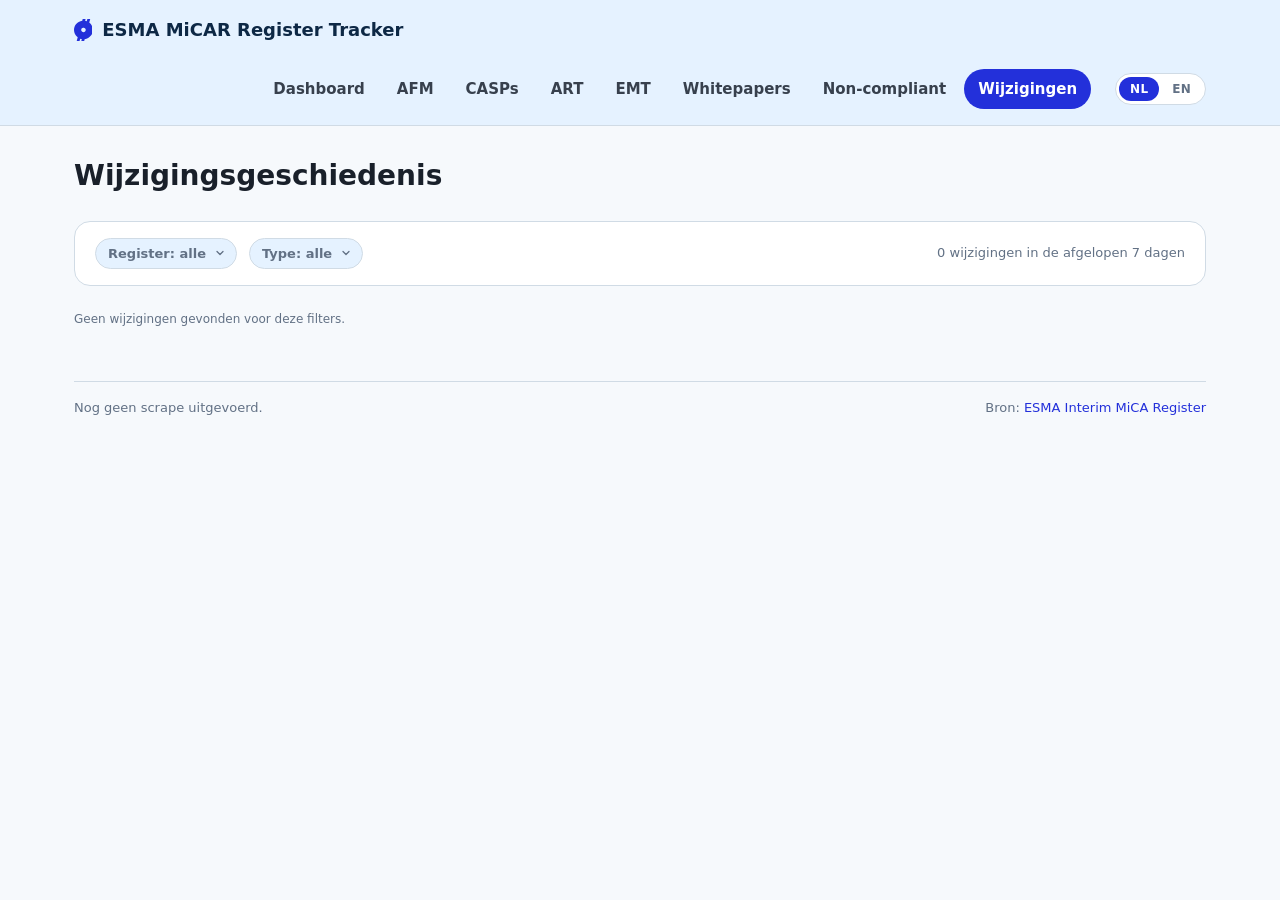
==== changelog.html @ 4fd8dafd "Add files via upload" ====
<!DOCTYPE html>
<html lang="nl">
<head>
<meta charset="UTF-8">
<meta name="viewport" content="width=device-width, initial-scale=1.0">
<title data-i18n="brand.title">Wijzigingen — ESMA MiCAR Register Tracker</title>
<link rel="stylesheet" href="assets/css/style.css">
</head>
<body>

<nav class="topnav">
  <div class="topnav__inner">
    <span class="topnav__brand">
      <svg viewBox="0 0 40 48" xmlns="http://www.w3.org/2000/svg"><path d="M33.2853 7.85441L35.4567 0H29.1595L27.8568 4.8861C26.6987 4.46114 25.4683 4.1789 24.2399 3.9661L25.3237 0H19.0264L18.0131 3.82144C12.5852 4.52864 7.59069 7.28865 4.26255 11.6051C-2.68702 20.4503 -0.950287 33.1875 8.0977 39.9805L5.92629 47.8323H12.1538L13.4565 42.9501C14.6146 43.3744 15.8456 43.6573 17.0734 43.8701L15.987 47.8323H22.2112L23.2969 44.0115C28.7255 43.3063 33.7233 40.5469 37.0494 36.2304C44.07 27.3139 42.3326 14.648 33.2853 7.85441ZM20.6915 28.6589C19.718 28.659 18.7662 28.3769 17.9567 27.8482C17.1472 27.3195 16.5162 26.568 16.1435 25.6887C15.7709 24.8094 15.6733 23.8418 15.8632 22.9083C16.053 21.9748 16.5217 21.1173 17.2101 20.4443C17.8985 19.7712 18.7755 19.3128 19.7303 19.1271C20.6852 18.9414 21.6749 19.0366 22.5743 19.4008C23.4738 19.765 24.2425 20.3818 24.7834 21.1732C25.3243 21.9645 25.613 22.895 25.613 23.8467C25.613 26.536 23.4416 28.6589 20.6915 28.6589Z" fill="#2330da"></path></svg>
      <span data-i18n="brand.title">ESMA MiCAR Register Tracker</span>
    </span>
    <div class="topnav__links">
      <a href="index.html" data-nav="dashboard" data-i18n="nav.dashboard">Dashboard</a>
      <a href="register.html?type=afm_casps" data-nav="afm_casps" data-i18n="nav.afm_casps">AFM</a>
      <a href="register.html?type=casps" data-nav="casps" data-i18n="nav.casps">CASPs</a>
      <a href="register.html?type=art" data-nav="art" data-i18n="nav.art">ART</a>
      <a href="register.html?type=emt" data-nav="emt" data-i18n="nav.emt">EMT</a>
      <a href="register.html?type=whitepapers" data-nav="whitepapers" data-i18n="nav.whitepapers">Whitepapers</a>
      <a href="register.html?type=non_compliant" data-nav="non_compliant" data-i18n="nav.non_compliant">Non-compliant</a>
      <a href="changelog.html" data-nav="changelog" data-i18n="nav.changelog">Wijzigingen</a>
    </div>
    <div id="lang-toggle-slot"></div>
  </div>
</nav>

<div class="wrap">
  <div class="page-header">
    <h1 data-i18n="changelogPage.title">Wijzigingsgeschiedenis</h1>
  </div>

  <div class="toolbar" id="changelog-toolbar">
    <span class="toolbar__count" id="changelog-count"></span>
  </div>

  <div id="changelog-list" class="changelog-list"></div>

  <footer class="site-footer">
    <span id="footer-checked" data-i18n="footer.lastCheckedLoading">Laatst gecontroleerd: laden…</span>
    <span><span data-i18n="footer.sourcePrefix">Bron: </span><a href="https://www.esma.europa.eu/esmas-activities/digital-finance-and-innovation/markets-crypto-assets-regulation-mica" target="_blank" rel="noopener" data-i18n="footer.sourceLinkText">ESMA Interim MiCA Register</a></span>
  </footer>
</div>

<script src="assets/js/i18n.js"></script>
<script src="assets/js/app.js"></script>
<script>
applyStaticTranslations();
renderLangToggle(document.getElementById("lang-toggle-slot"));
highlightNav("changelog");

const SEVEN_DAYS_MS = 7 * 24 * 60 * 60 * 1000;

(async function init() {
  const toolbar = document.getElementById("changelog-toolbar");
  const listEl = document.getElementById("changelog-list");
  const countEl = document.getElementById("changelog-count");
  const footerChecked = document.getElementById("footer-checked");

  let meta = {};
  try { meta = await fetchJSON("data/meta.json"); } catch (e) { /* ignore */ }
  footerChecked.textContent = meta.last_checked
    ? t("footer.lastChecked", formatTimestamp(meta.last_checked))
    : t("footer.neverCheckedShort");

  let changelog = [];
  try { changelog = await fetchJSON("data/history/changelog.json"); } catch (e) { /* none yet */ }

  // Always the last 7 days, newest first — no fixed-count cap. ESMA itself
  // only refreshes weekly, so a rolling week is the natural "what's new" window.
  const cutoff = Date.now() - SEVEN_DAYS_MS;
  changelog = changelog.filter((c) => new Date(c.timestamp).getTime() >= cutoff).slice().reverse();

  let registerFilter = null;
  let typeFilter = null;

  const registerDropdown = buildDropdownFilter({
    label: t("changelogPage.filterRegisterLabel"),
    options: Object.keys(REGISTERS),
    getValue: (key) => key,
    getLabel: (key) => REGISTERS[key].shortLabel,
    onChange: (value) => { registerFilter = value; render(); },
  });
  const typeDropdown = buildDropdownFilter({
    label: t("changelogPage.filterTypeLabel"),
    options: ["added", "changed", "removed"],
    getValue: (v) => v,
    getLabel: (v) => changelogTypeLabel(v),
    searchable: false,
    onChange: (value) => { typeFilter = value; render(); },
  });
  toolbar.insertBefore(registerDropdown.el, countEl);
  toolbar.insertBefore(typeDropdown.el, countEl);

  function render() {
    const filtered = changelog.filter((c) =>
      (!registerFilter || c.register === registerFilter) &&
      (!typeFilter || c.type === typeFilter)
    );
    countEl.textContent = t("changelogPage.count", filtered.length);

    listEl.innerHTML = "";
    if (!filtered.length) {
      listEl.innerHTML = `<p class="filter-note">${escapeHtml(t("changelogPage.emptyFiltered"))}</p>`;
      return;
    }
    for (const c of filtered) {
      listEl.appendChild(el("div", { class: "changelog-item" }, changelogItemHtml(c)));
    }
  }

  render();
})();
</script>
</body>
</html>
---- assets/css/style.css ----
:root {
  --color-primary: #2330da;
  --color-primary-dark: #0d2845;
  --color-primary-light: #0086ff;
  --color-primary-lighter: #e5f2ff;
  --color-space-blue: #0d2845;

  --color-success: #2bc080; --color-success-lighter: #e7fbf4;
  --color-warning: #ffa800; --color-warning-lighter: #fff1d7; --color-warning-ink: #8a5a00;
  --color-error: #ff3c25; --color-error-lighter: #ffece8;

  --grey-700: #19202a; --grey-600: #37404d; --grey-500: #627185;
  --grey-400: #92a8ba; --grey-300: #d0dbe5; --grey-100: #f6f9fc; --white: #ffffff;

  --radius-sm: 4px; --radius-lg: 8px; --radius-2xl: 16px; --radius-pill: 1000px;
  --shadow-small: 0 2px 4px 0 rgba(9,10,12,.04);
  --shadow-medium: 0 4px 28px 0 rgba(9,10,12,.09);

  --bg: #f6f9fc;
  --surface: #ffffff;
  --surface-2: #e5f2ff;
  --text: #19202a;
  --text-muted: #627185;
  --border: #d0dbe5;

  --font-sans: 'Poppins', ui-sans-serif, system-ui, -apple-system, 'Segoe UI', sans-serif;
}

* { box-sizing: border-box; }

body {
  margin: 0;
  background: var(--bg);
  color: var(--text);
  font-family: var(--font-sans);
  font-size: 16px;
  line-height: 1.6;
  -webkit-font-smoothing: antialiased;
}

a { color: var(--color-primary); text-decoration: none; }
a:hover { text-decoration: underline; }

h1, h2, h3 { color: var(--text); line-height: 1.25; margin: 0 0 8px; }

.wrap { max-width: 1180px; margin: 0 auto; padding: 0 24px 64px; }

/* Top nav */
.topnav {
  background: var(--surface-2);
  border-bottom: 1px solid var(--border);
  margin-bottom: 32px;
}
.topnav__inner {
  max-width: 1180px; margin: 0 auto; padding: 16px 24px;
  display: flex; align-items: center; gap: 24px; flex-wrap: wrap;
}
.topnav__brand { display: flex; align-items: center; gap: 10px; font-weight: 700; color: var(--color-space-blue); font-size: 1.125rem; }
.topnav__brand svg { height: 22px; width: auto; }
.topnav__links { display: flex; gap: 4px; flex-wrap: wrap; margin-left: auto; }
.topnav__links a {
  color: var(--grey-600); font-weight: 600; font-size: .9375rem;
  padding: 8px 14px; border-radius: var(--radius-pill); text-decoration: none;
}
.topnav__links a:hover { background: rgba(35,48,218,.08); }
.topnav__links a.active { background: var(--color-primary); color: #fff; }

/* NL/EN language toggle, top right of the nav */
.lang-toggle {
  display: inline-flex; align-items: center; background: var(--surface); border: 1px solid var(--border);
  border-radius: var(--radius-pill); padding: 3px; gap: 2px; flex: none;
}
.lang-toggle__btn {
  font-family: inherit; font-size: .75rem; font-weight: 700; letter-spacing: .02em; cursor: pointer;
  border: none; background: none; color: var(--text-muted); border-radius: var(--radius-pill);
  padding: 5px 11px; transition: background .15s ease, color .15s ease;
}
.lang-toggle__btn:hover { color: var(--text); }
.lang-toggle__btn.is-active { background: var(--color-primary); color: #fff; }

/* Page header */
.page-header { margin-bottom: 28px; }
.page-header h1 { font-size: 1.75rem; font-weight: 700; }
.page-header p { color: var(--text-muted); margin: 4px 0 0; max-width: 70ch; }

/* Cards / grid */
.grid { display: grid; gap: 16px; }
.grid--6 { grid-template-columns: repeat(6, 1fr); }
.grid--5 { grid-template-columns: repeat(5, 1fr); }
.grid--3 { grid-template-columns: repeat(3, 1fr); }
@media (max-width: 960px) { .grid--6 { grid-template-columns: repeat(3, 1fr); } .grid--5 { grid-template-columns: repeat(2, 1fr); } .grid--3 { grid-template-columns: 1fr; } }

.card {
  background: var(--surface); border: 1px solid var(--border);
  border-radius: var(--radius-2xl); padding: 20px;
}
.kpi__val { font-size: 1.75rem; font-weight: 700; color: var(--color-primary); }
.kpi__label { color: var(--text-muted); font-size: .8125rem; margin-top: 4px; }
.kpi a { display:block; }

/* Toolbar (search + filters) */
.toolbar {
  display: flex; flex-wrap: wrap; gap: 12px; align-items: center;
  background: var(--surface); border: 1px solid var(--border); border-radius: var(--radius-2xl);
  padding: 16px 20px; margin-bottom: 12px;
}
.toolbar input[type="search"] {
  font-family: inherit; font-size: .9375rem; color: var(--text);
  border: 1px solid var(--border); border-radius: var(--radius-pill);
  padding: 10px 16px; background: var(--surface-2); flex: 1; min-width: 220px;
  transition: border-color .15s ease, background .15s ease;
}
.toolbar input[type="search"]:focus {
  outline: none; border-color: var(--color-primary); background: var(--surface);
  box-shadow: 0 0 0 3px rgba(35,48,218,.12);
}
.toolbar__count { margin-left: auto; font-size: .8125rem; color: var(--text-muted); white-space: nowrap; }
.btn {
  font-family: inherit; font-weight: 600; font-size: .875rem; cursor: pointer;
  border: 1px solid var(--border); background: var(--surface); color: var(--text);
  border-radius: var(--radius-pill); padding: 9px 18px;
  transition: background .15s ease, border-color .15s ease;
}
.btn:hover { background: var(--surface-2); border-color: var(--color-primary); }
.btn--primary { background: var(--color-primary); border-color: var(--color-primary); color: #fff; }
.btn--primary:hover { background: #1a24b0; }

/* Per-column filter row, rendered as a second <tr> inside the table header.
   Every column gets a compact control here: a text input by default, or a
   select / chip-popover for columns that declare one — styled to match the
   rest of the site (pill shapes, brand-blue focus/active states) rather than
   plain browser form controls. */
table.data thead tr.col-filter-row th.col-filter-cell {
  background: var(--surface); padding: 8px 10px 10px; cursor: default;
  position: relative; vertical-align: top;
}

.col-filter-input {
  width: 100%; box-sizing: border-box; font-family: inherit; font-size: .8125rem; font-weight: 500;
  color: var(--text); border: 1px solid var(--border); border-radius: var(--radius-pill);
  padding: 7px 14px; background: var(--surface-2);
  transition: border-color .15s ease, background-color .15s ease, box-shadow .15s ease;
}
.col-filter-input::placeholder { color: var(--grey-400); }
.col-filter-input:hover { border-color: var(--color-primary-light); }
.col-filter-input:focus {
  outline: none; border-color: var(--color-primary); background: var(--surface);
  box-shadow: 0 0 0 3px rgba(35,48,218,.12);
}

/* Reset-all-filters toolbar button — same shape as .btn, brand-blue text so
   it reads as a "clear" action rather than a primary one. */
.btn--reset { color: var(--color-primary); border-color: var(--color-primary-lighter); background: var(--color-primary-lighter); }
.btn--reset:hover { background: var(--color-primary-light); border-color: var(--color-primary-light); color: #fff; }

/* Custom single-select dropdown for Land / Toezichthouder / Status / Type
   instelling filters. A native <select> can only show plain text per option,
   so it can't carry a flag, an authority glyph, or a status colour the way
   the table cells themselves do — this popover list can. */
.col-filter-dropdown { position: relative; }
.col-filter-dropdown__btn {
  display: flex; align-items: center; justify-content: space-between; gap: 8px; width: 100%;
  font-family: inherit; font-size: .8125rem; font-weight: 600; color: var(--text-muted); cursor: pointer;
  border: 1px solid var(--border); border-radius: var(--radius-pill); background: var(--surface-2);
  padding: 7px 10px 7px 12px; transition: border-color .15s ease, background-color .15s ease, color .15s ease;
}
.col-filter-dropdown__btn:hover { border-color: var(--color-primary-light); color: var(--text); }
.col-filter-dropdown__btn.has-selection { background: var(--color-primary-lighter); border-color: var(--color-primary-light); color: var(--color-primary); }
.col-filter-dropdown__current {
  display: inline-flex; align-items: center; gap: 6px; overflow: hidden; text-overflow: ellipsis; white-space: nowrap;
}
.col-filter-dropdown__chevron { width: 12px; height: 12px; flex: none; }

.col-filter-dropdown__list {
  display: none; position: absolute; top: calc(100% + 6px); left: 0; z-index: 30;
  min-width: 210px; max-width: 280px; max-height: 260px; overflow-y: auto;
  background: var(--surface); border: 1px solid var(--border); border-radius: var(--radius-lg);
  box-shadow: var(--shadow-medium); padding: 6px;
}
.col-filter-dropdown__list.open { display: block; }
.col-filter-dropdown__option {
  display: flex; align-items: center; gap: 8px; font-size: .875rem; color: var(--text);
  padding: 8px 10px; border-radius: var(--radius-sm); cursor: pointer; white-space: nowrap;
}
.col-filter-dropdown__option:hover { background: var(--surface-2); }
.col-filter-dropdown__option.is-selected { background: var(--color-primary-lighter); color: var(--color-primary); font-weight: 600; }
.col-filter-dropdown__check { width: 14px; height: 14px; margin-left: auto; flex: none; visibility: hidden; }
.col-filter-dropdown__option.is-selected .col-filter-dropdown__check { visibility: visible; }

/* Search box pinned to the top of a dropdown popover (Land / Toezichthouder
   have too many options to scan by eye — typing "nede" narrows to Nederland). */
.col-filter-dropdown__search {
  display: block; width: 100%; box-sizing: border-box; margin-bottom: 6px;
  font-family: inherit; font-size: .8125rem; color: var(--text);
  border: 1px solid var(--border); border-radius: var(--radius-pill);
  padding: 6px 12px; background: var(--surface-2);
}
.col-filter-dropdown__search:focus {
  outline: none; border-color: var(--color-primary); background: var(--surface);
  box-shadow: 0 0 0 3px rgba(35,48,218,.12);
}

/* Icons shown inside dropdown option rows (and the button once selected) */
.dropdown-icon--flag { font-size: 1.05em; line-height: 1; }
.status-dot { display: inline-block; width: 9px; height: 9px; border-radius: 50%; flex: none; }
.status-dot--active { background: var(--color-success); }
.status-dot--withdrawn { background: var(--grey-400); }
.status-dot--unknown { background: var(--grey-300); }

/* Chip-popover column filter (used where a column can have multiple values
   selected at once, OR-combined — e.g. CASP Diensten). A native <select>
   can't express "any of these N", and there are too many options (10 MiCAR
   services) to lay out flat inside a table header cell, hence the popover. */
.col-filter-chips { position: relative; }
.col-filter-chips__btn {
  display: flex; align-items: center; justify-content: space-between; gap: 8px; width: 100%;
  font-family: inherit; font-size: .8125rem; font-weight: 600; color: var(--text-muted); cursor: pointer;
  border: 1px solid var(--border); border-radius: var(--radius-pill); background: var(--surface-2);
  padding: 7px 12px; transition: border-color .15s ease, background-color .15s ease, color .15s ease;
}
.col-filter-chips__btn:hover { border-color: var(--color-primary-light); color: var(--text); }
.col-filter-chips__btn.has-selection { background: var(--color-primary-lighter); border-color: var(--color-primary-light); color: var(--color-primary); }
.col-filter-chips__count {
  display: inline-flex; align-items: center; justify-content: center; min-width: 18px; height: 18px;
  padding: 0 5px; border-radius: var(--radius-pill); background: var(--color-primary); color: #fff;
  font-size: .6875rem; font-weight: 700; line-height: 1;
}

.chip-popover {
  display: none; flex-wrap: wrap; gap: 6px; position: absolute; top: calc(100% + 6px); left: 0; z-index: 30;
  width: max-content; max-width: 280px; background: var(--surface); border: 1px solid var(--border);
  border-radius: var(--radius-lg); box-shadow: var(--shadow-medium); padding: 10px;
}
.chip-popover.open { display: flex; }
.chip-popover__clear {
  flex-basis: 100%; text-align: left; font-family: inherit; font-size: .75rem; font-weight: 600;
  color: var(--color-primary); background: none; border: none; cursor: pointer; padding: 0 0 6px; margin: 0;
}
.chip-popover__clear:hover { text-decoration: underline; }
.chip-popover__btn {
  display: inline-flex; align-items: center; gap: 6px; font-family: inherit; font-size: .8125rem; font-weight: 600;
  color: var(--text-muted); cursor: pointer; background: var(--surface-2); border: 1px solid transparent;
  border-radius: var(--radius-pill); padding: 6px 12px 6px 8px; white-space: nowrap;
  transition: background .15s ease, color .15s ease, border-color .15s ease;
}
.chip-popover__btn svg { width: 14px; height: 14px; flex: none; }
.chip-popover__btn:hover { border-color: var(--color-primary-light); color: var(--text); }
.chip-popover__btn.is-active { background: var(--color-primary); color: #fff; }
.chip-popover__btn.is-active svg { color: #fff; }

/* Table */
.table-wrap { overflow-x: auto; background: var(--surface); border: 1px solid var(--border); border-radius: var(--radius-2xl); }
table.data { width: 100%; border-collapse: collapse; font-size: .9375rem; }
table.data th, table.data td { text-align: left; padding: 11px 14px; border-bottom: 1px solid var(--border); white-space: nowrap; }
table.data td.wrap-cell { white-space: normal; max-width: 320px; overflow-wrap: break-word; }
table.data th { font-weight: 600; color: var(--text); background: var(--surface-2); position: sticky; top: 0; cursor: pointer; user-select: none; }
table.data th .arrow { color: var(--text-muted); font-size: .75rem; margin-left: 4px; }
table.data tbody tr:hover { background: var(--surface-2); cursor: pointer; }
table.data tr:last-child td { border-bottom: none; }
.empty-row td { text-align: center; color: var(--text-muted); padding: 32px; }

/* Compact "ellipsis" cells — long text truncates with "…", full text on hover */
.cell-ellipsis {
  display: inline-block; max-width: 220px; overflow: hidden; text-overflow: ellipsis;
  white-space: nowrap; vertical-align: bottom;
}

/* Flag + country code cell */
.flag-cell { display: inline-flex; align-items: center; gap: 6px; font-weight: 500; }
.flag-cell__emoji { font-size: 1.05em; line-height: 1; }

/* Service icons (CASPs) — fixed 10-slot row, dim = not offered, brand-blue = offered */
.service-icons { display: inline-flex; gap: 4px; }
.service-icon {
  display: inline-flex; align-items: center; justify-content: center;
  width: 24px; height: 24px; border-radius: var(--radius-sm);
  background: var(--surface-2); color: var(--grey-400);
}
.service-icon svg { width: 14px; height: 14px; }
.service-icon.is-active { background: var(--color-primary-lighter); color: var(--color-primary); }

/* Same icon glyphs, larger, inside the detail panel's service list */
.subitems svg { width: 16px; height: 16px; color: var(--color-primary); vertical-align: -3px; margin-right: 6px; flex: none; }
.detail-service-desc { color: var(--text-muted); }

/* Badges */
.badge { display: inline-flex; align-items: center; gap: 6px; font-size: .75rem; font-weight: 600;
  padding: 4px 12px; border-radius: var(--radius-pill); background: var(--color-primary-lighter); color: var(--color-primary); white-space: nowrap; }
.badge--success { background: var(--color-success-lighter); color: var(--color-success); }
.badge--warning { background: var(--color-warning-lighter); color: var(--color-warning-ink); }
.badge--error { background: var(--color-error-lighter); color: var(--color-error); }
.badge--neutral { background: var(--border); color: var(--text-muted); }

/* Detail panel (overlay) */
.overlay { position: fixed; inset: 0; background: rgba(13,40,69,.45); display: none; align-items: flex-start; justify-content: center; padding: 48px 16px; z-index: 100; overflow-y: auto; }
.overlay.open { display: flex; }
.detail {
  background: var(--surface); border-radius: var(--radius-2xl); box-shadow: var(--shadow-medium);
  max-width: 640px; width: 100%; padding: 28px; position: relative;
}
.detail__close { position: absolute; top: 16px; right: 16px; background: none; border: none; cursor: pointer; color: var(--text-muted); font-size: 1.25rem; line-height: 1; padding: 4px; }
.detail h2 { font-size: 1.25rem; margin-bottom: 4px; }
.detail__meta { color: var(--text-muted); font-size: .8125rem; margin-bottom: 20px; }
.detail dl { display: grid; grid-template-columns: 160px 1fr; gap: 8px 16px; margin: 0 0 20px; font-size: .9375rem; }
.detail dt { color: var(--text-muted); }
.detail dd { margin: 0; word-break: break-word; }
.detail .subitems { list-style: none; margin: 0; padding: 0; display: flex; flex-direction: column; gap: 10px; }
.detail .subitems li { background: var(--surface-2); border-radius: var(--radius-lg); padding: 10px 14px; font-size: .875rem; }

/* Changelog */
.changelog-list { display: flex; flex-direction: column; gap: 8px; }
.changelog-item { display: flex; align-items: center; gap: 12px; background: var(--surface); border: 1px solid var(--border);
  border-radius: var(--radius-lg); padding: 12px 16px; font-size: .9375rem; }
.changelog-item time { margin-left: auto; color: var(--text-muted); font-size: .8125rem; white-space: nowrap; }
.changelog-item .register-tag { color: var(--text-muted); font-size: .8125rem; }

/* Footer */
.site-footer { margin-top: 40px; padding-top: 16px; border-top: 1px solid var(--border); color: var(--text-muted); font-size: .8125rem; display: flex; flex-wrap: wrap; gap: 8px 16px; justify-content: space-between; }

.filter-note { font-size: .75rem; color: var(--text-muted); }
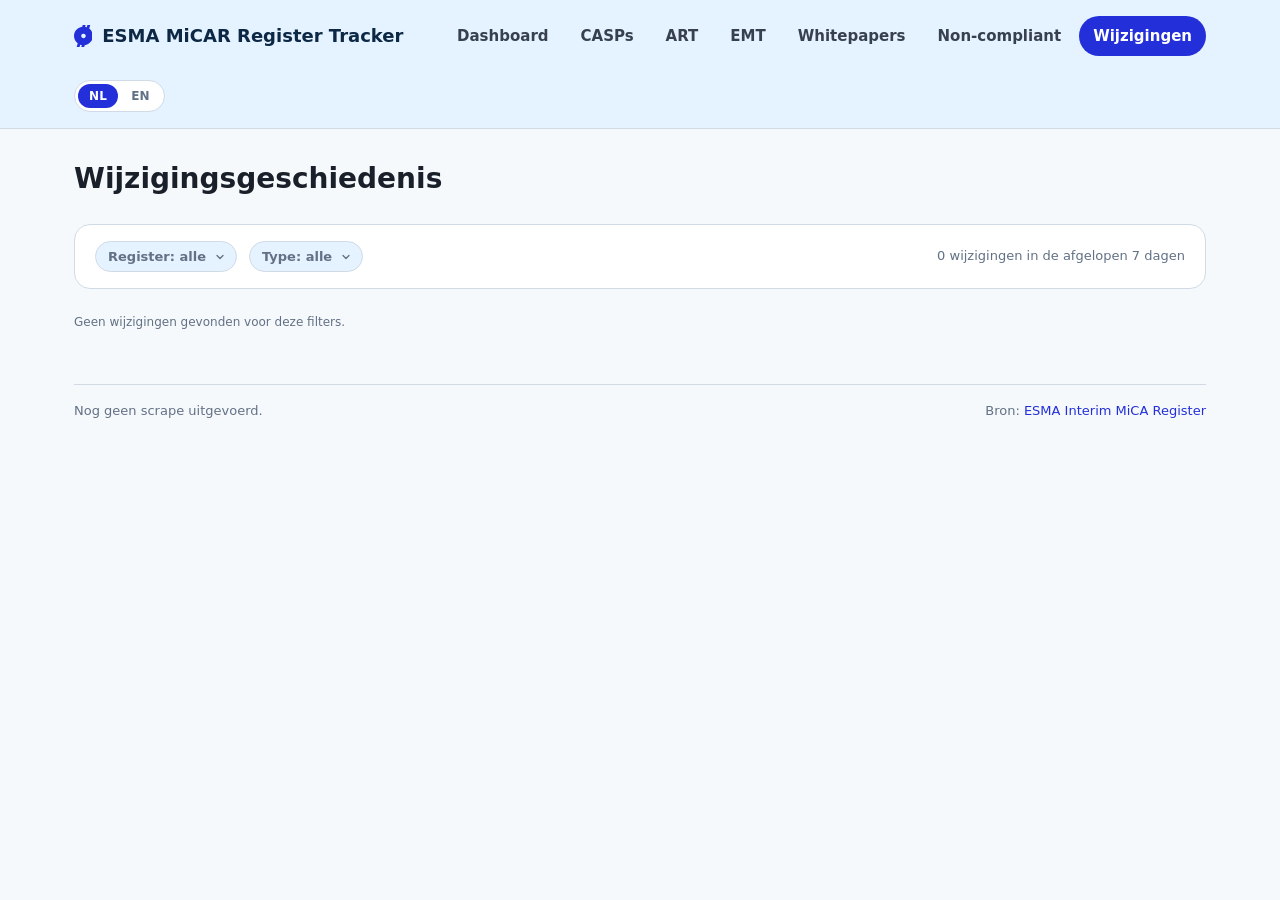
==== commit ee77bdd0: "Add files via upload" ====
--- a/changelog.html
+++ b/changelog.html
@@ -16,7 +16,6 @@
     </span>
     <div class="topnav__links">
       <a href="index.html" data-nav="dashboard" data-i18n="nav.dashboard">Dashboard</a>
-      <a href="register.html?type=afm_casps" data-nav="afm_casps" data-i18n="nav.afm_casps">AFM</a>
       <a href="register.html?type=casps" data-nav="casps" data-i18n="nav.casps">CASPs</a>
       <a href="register.html?type=art" data-nav="art" data-i18n="nav.art">ART</a>
       <a href="register.html?type=emt" data-nav="emt" data-i18n="nav.emt">EMT</a>
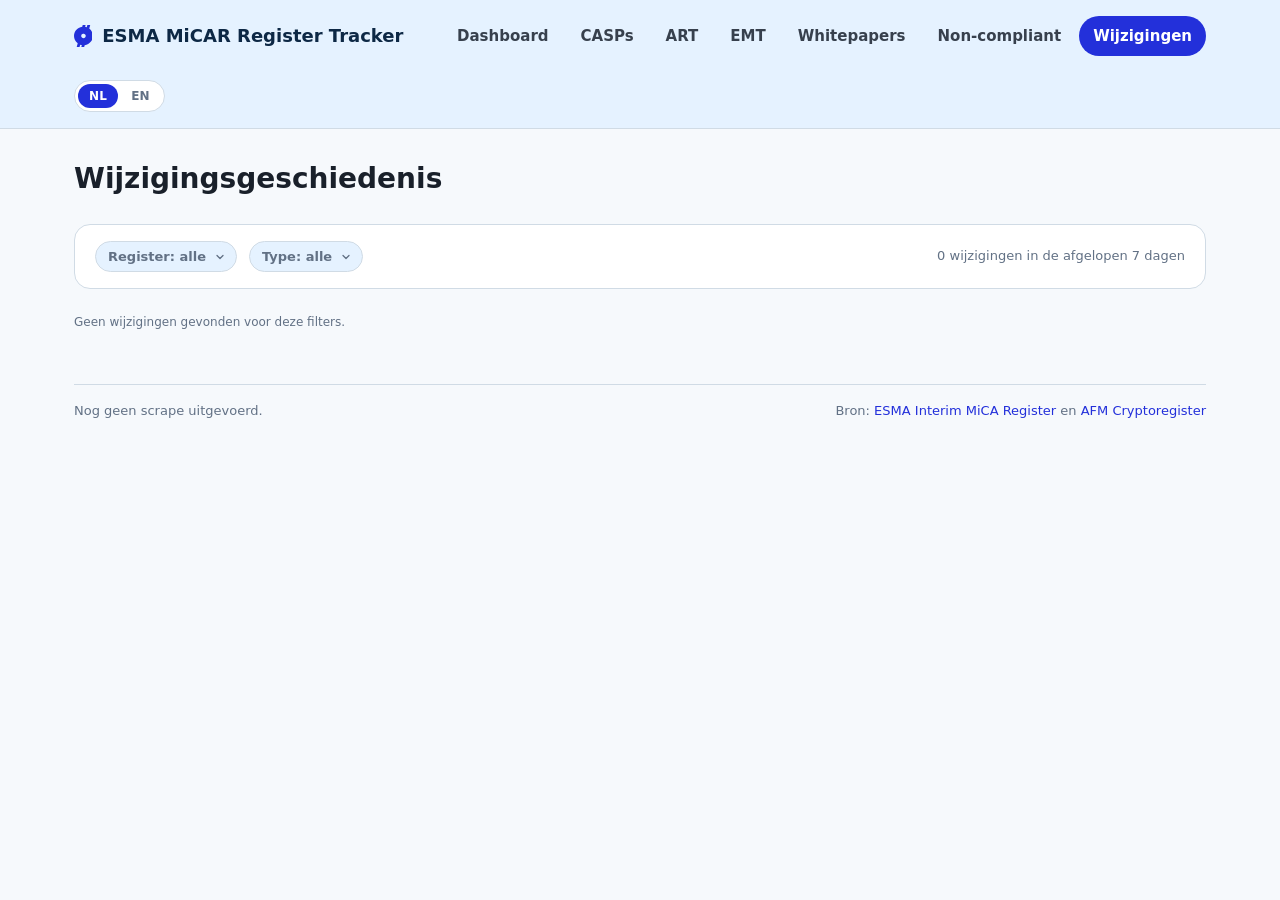
==== commit 6b73f628: "Add files via upload" ====
--- a/changelog.html
+++ b/changelog.html
@@ -40,7 +40,7 @@
 
   <footer class="site-footer">
     <span id="footer-checked" data-i18n="footer.lastCheckedLoading">Laatst gecontroleerd: laden…</span>
-    <span><span data-i18n="footer.sourcePrefix">Bron: </span><a href="https://www.esma.europa.eu/esmas-activities/digital-finance-and-innovation/markets-crypto-assets-regulation-mica" target="_blank" rel="noopener" data-i18n="footer.sourceLinkText">ESMA Interim MiCA Register</a></span>
+    <span><span data-i18n="footer.sourcePrefix">Bron: </span><a href="https://www.esma.europa.eu/esmas-activities/digital-finance-and-innovation/markets-crypto-assets-regulation-mica" target="_blank" rel="noopener" data-i18n="footer.sourceLinkText">ESMA Interim MiCA Register</a><span data-i18n="footer.sourceAnd"> en </span><a href="https://www.afm.nl/en/sector/registers/vergunningenregisters/cryptopartijen" target="_blank" rel="noopener" data-i18n="footer.sourceLinkTextAfm">AFM Cryptoregister</a></span>
   </footer>
 </div>
 
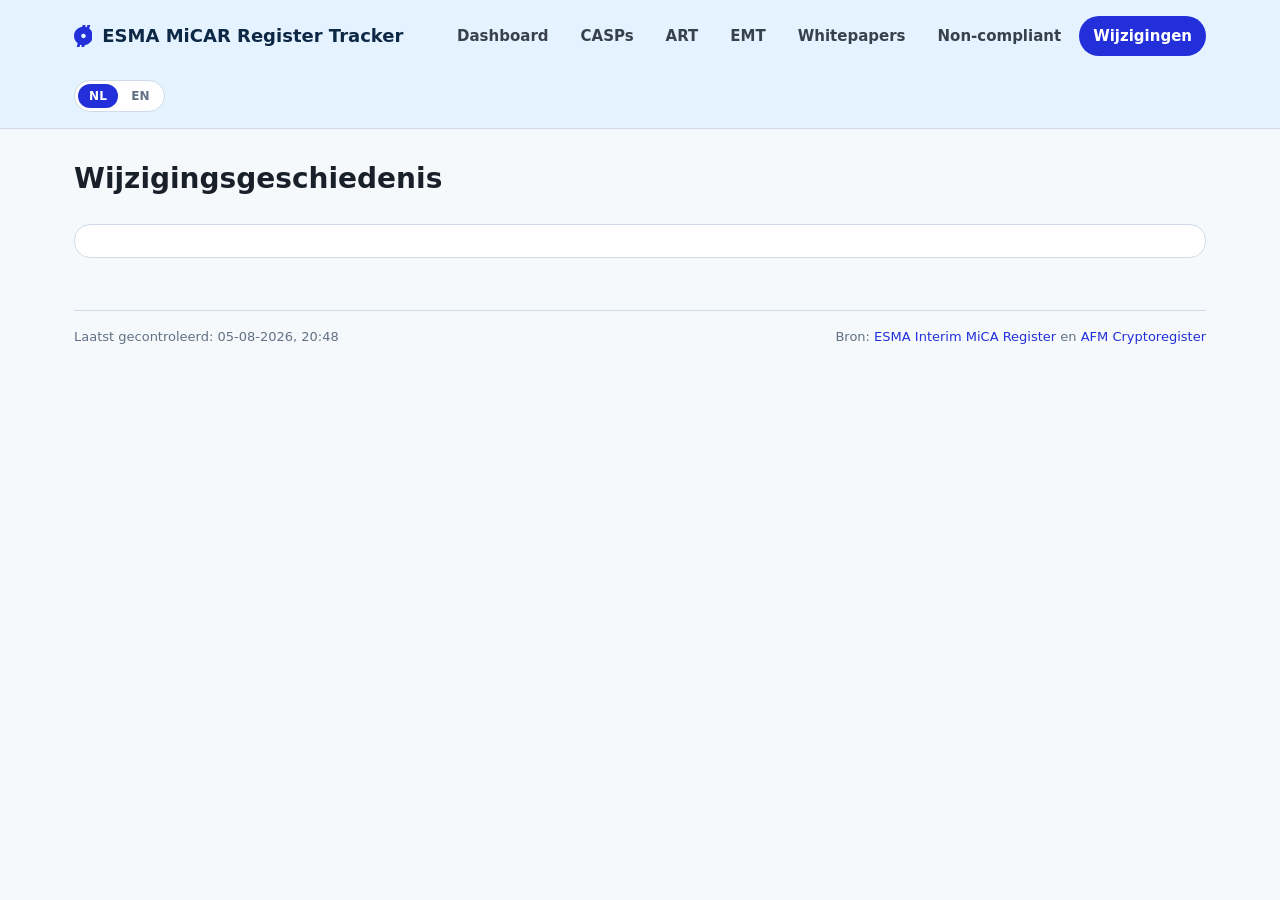
==== commit 66b5e3a8: "Add files via upload" ====
--- a/changelog.html
+++ b/changelog.html
@@ -4,6 +4,10 @@
 <meta charset="UTF-8">
 <meta name="viewport" content="width=device-width, initial-scale=1.0">
 <title data-i18n="brand.title">Wijzigingen — ESMA MiCAR Register Tracker</title>
+<link rel="icon" href="assets/favicon.svg" type="image/svg+xml">
+<link rel="icon" href="assets/favicon-32.png" sizes="32x32" type="image/png">
+<link rel="icon" href="assets/favicon.ico" sizes="any">
+<link rel="apple-touch-icon" href="assets/apple-touch-icon.png">
 <link rel="stylesheet" href="assets/css/style.css">
 </head>
 <body>
@@ -68,10 +72,13 @@
   let changelog = [];
   try { changelog = await fetchJSON("data/history/changelog.json"); } catch (e) { /* none yet */ }
 
-  // Always the last 7 days, newest first — no fixed-count cap. ESMA itself
-  // only refreshes weekly, so a rolling week is the natural "what's new" window.
+  // Always the last 7 days — no fixed-count cap. ESMA itself only refreshes
+  // weekly, so a rolling week is the natural "what's new" window. Ordered
+  // newest run first, then by importance within a run (CASPs - especially
+  // brand-new ones - then EMT/ART/Whitepapers/Non-compliant); see
+  // sortChangelogForDisplay() in app.js.
   const cutoff = Date.now() - SEVEN_DAYS_MS;
-  changelog = changelog.filter((c) => new Date(c.timestamp).getTime() >= cutoff).slice().reverse();
+  changelog = sortChangelogForDisplay(changelog.filter((c) => new Date(c.timestamp).getTime() >= cutoff));
 
   let registerFilter = null;
   let typeFilter = null;
@@ -107,7 +114,7 @@
       return;
     }
     for (const c of filtered) {
-      listEl.appendChild(el("div", { class: "changelog-item" }, changelogItemHtml(c)));
+      listEl.appendChild(buildChangelogItem(c));
     }
   }
 
--- a/assets/css/style.css
+++ b/assets/css/style.css
@@ -248,6 +248,29 @@
 .chip-popover__btn.is-active { background: var(--color-primary); color: #fff; }
 .chip-popover__btn.is-active svg { color: #fff; }
 
+/* Page-size segmented control (10 / 25 / 50) — same visual pattern as the
+   NL/EN lang-toggle in the top nav, so the toolbar reads as one family. */
+.page-size-toggle {
+  display: inline-flex; align-items: center; background: var(--surface-2); border: 1px solid var(--border);
+  border-radius: var(--radius-pill); padding: 3px; gap: 2px; flex: none;
+}
+.page-size-toggle__label { font-size: .75rem; color: var(--text-muted); font-weight: 600; padding: 0 8px 0 10px; white-space: nowrap; }
+.page-size-toggle__btn {
+  font-family: inherit; font-size: .8125rem; font-weight: 700; cursor: pointer;
+  border: none; background: none; color: var(--text-muted); border-radius: var(--radius-pill);
+  padding: 6px 13px; transition: background .15s ease, color .15s ease;
+}
+.page-size-toggle__btn:hover { color: var(--text); }
+.page-size-toggle__btn.is-active { background: var(--color-primary); color: #fff; }
+
+/* Pager below the table */
+.pagination-bar {
+  display: flex; align-items: center; justify-content: center; gap: 16px;
+  padding: 16px 0 0;
+}
+.pagination-bar__info { font-size: .8125rem; color: var(--text-muted); white-space: nowrap; }
+.pagination-bar__btn:disabled { opacity: .4; cursor: default; pointer-events: none; }
+
 /* Table */
 .table-wrap { overflow-x: auto; background: var(--surface); border: 1px solid var(--border); border-radius: var(--radius-2xl); }
 table.data { width: 100%; border-collapse: collapse; font-size: .9375rem; }
@@ -257,7 +280,11 @@
 table.data th .arrow { color: var(--text-muted); font-size: .75rem; margin-left: 4px; }
 table.data tbody tr:hover { background: var(--surface-2); cursor: pointer; }
 table.data tr:last-child td { border-bottom: none; }
-.empty-row td { text-align: center; color: var(--text-muted); padding: 32px; }
+/* Higher selector specificity than "table.data td"'s white-space: nowrap
+   above (which otherwise wins regardless of source order) - needed so long
+   empty-state text (e.g. the "to the moon"/"wen lambo" easter eggs) actually
+   wraps instead of overflowing the table in one unbroken line. */
+table.data tr.empty-row td { text-align: center; color: var(--text-muted); padding: 32px; white-space: normal; }
 
 /* Compact "ellipsis" cells — long text truncates with "…", full text on hover */
 .cell-ellipsis {
@@ -318,3 +345,32 @@
 .site-footer { margin-top: 40px; padding-top: 16px; border-top: 1px solid var(--border); color: var(--text-muted); font-size: .8125rem; display: flex; flex-wrap: wrap; gap: 8px 16px; justify-content: space-between; }
 
 .filter-note { font-size: .75rem; color: var(--text-muted); }
+
+/* Easter eggs — Konami code (logo coin-spin + ₿ fireworks shooting up from
+   the bottom of the screen) and typing "satoshi" anywhere (a toast with the
+   Bitcoin genesis block's headline). See "Easter eggs" in assets/js/app.js. */
+.topnav__brand svg.coin-spin { animation: coin-spin-anim .9s ease-in-out; }
+@keyframes coin-spin-anim {
+  0% { transform: rotate(0deg) scale(1); }
+  50% { transform: rotate(360deg) scale(1.25); }
+  100% { transform: rotate(720deg) scale(1); }
+}
+
+.btc-firework-layer { position: fixed; inset: 0; pointer-events: none; z-index: 9999; overflow: hidden; }
+.btc-firework-piece {
+  position: absolute; bottom: -40px; color: var(--color-primary); font-weight: 700;
+  animation-name: btc-firework-launch; animation-timing-function: cubic-bezier(.15, .6, .4, 1); animation-fill-mode: forwards;
+}
+@keyframes btc-firework-launch {
+  0% { transform: translateY(0) rotate(0deg) scale(.7); opacity: 1; }
+  15% { opacity: 1; }
+  100% { transform: translateY(-115vh) rotate(360deg) scale(1.15); opacity: 0; }
+}
+
+.easter-toast {
+  position: fixed; right: 20px; bottom: 20px; z-index: 9999; max-width: 340px;
+  background: var(--surface); border: 1px solid var(--color-primary-light); border-radius: var(--radius-lg);
+  box-shadow: var(--shadow-medium); padding: 14px 18px; font-size: .8125rem; color: var(--text); line-height: 1.5;
+  opacity: 0; transform: translateY(12px); transition: opacity .3s ease, transform .3s ease;
+}
+.easter-toast.is-visible { opacity: 1; transform: translateY(0); }
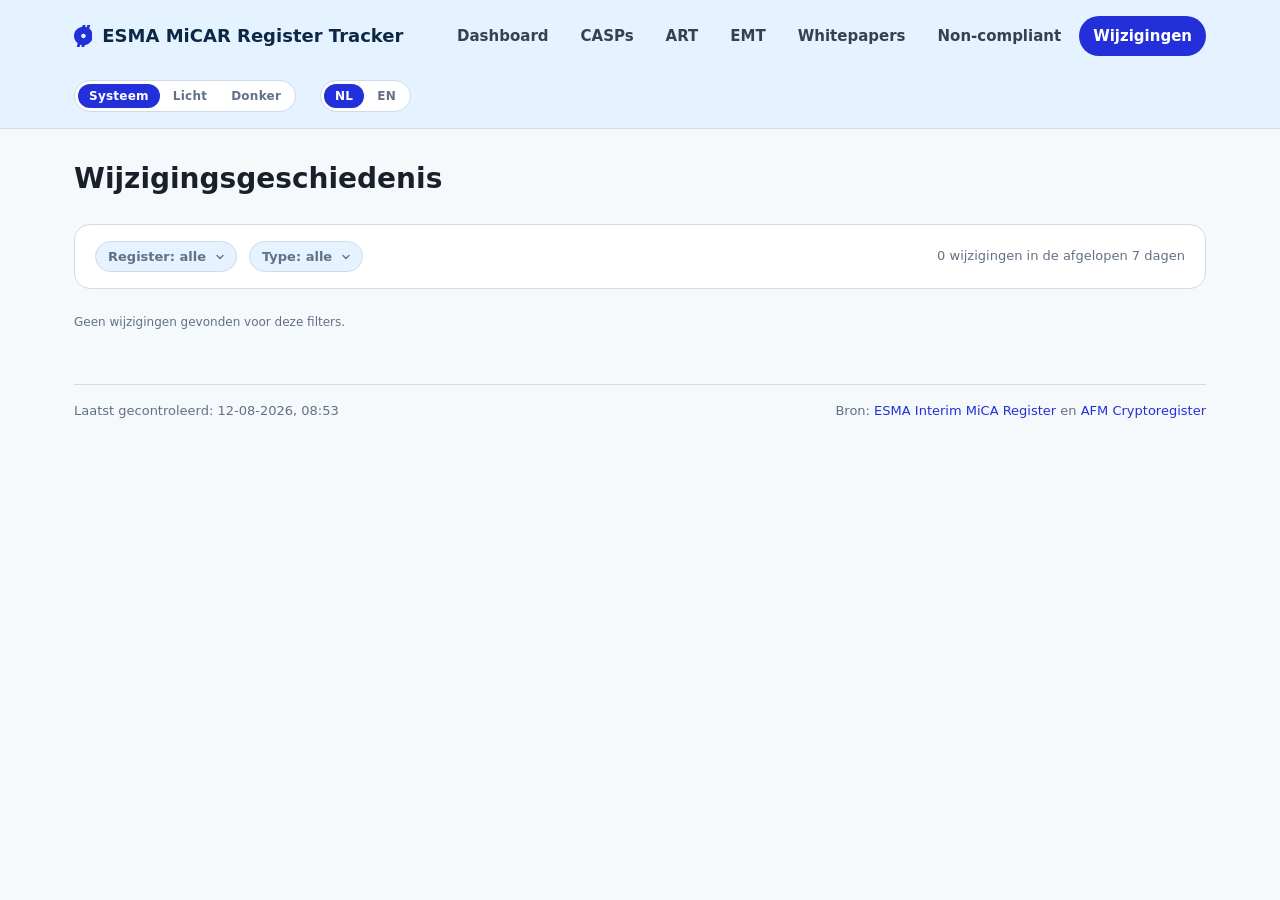
==== commit 3e475fcc: "Add files via upload" ====
--- a/changelog.html
+++ b/changelog.html
@@ -3,6 +3,23 @@
 <head>
 <meta charset="UTF-8">
 <meta name="viewport" content="width=device-width, initial-scale=1.0">
+<script>
+// Resolves and applies the light/dark theme before the stylesheet paints, so
+// the page never flashes the "wrong" theme while assets/js/app.js (which
+// re-derives the same value - see resolveTheme()/applyTheme() there, the
+// source of truth for this logic) is still loading. Defaults to the OS/
+// browser's prefers-color-scheme setting; esma-tracker-theme in localStorage
+// (set via the Systeem/Licht/Donker toggle in the topnav) overrides it.
+(function () {
+  try {
+    var stored = localStorage.getItem("esma-tracker-theme");
+    var dark = stored === "dark" || (stored !== "light" && window.matchMedia && window.matchMedia("(prefers-color-scheme: dark)").matches);
+    var theme = dark ? "dark" : "light";
+    document.documentElement.setAttribute("data-theme", theme);
+    document.documentElement.style.colorScheme = theme;
+  } catch (e) { /* localStorage/matchMedia unavailable - CSS default (light) applies */ }
+})();
+</script>
 <title data-i18n="brand.title">Wijzigingen — ESMA MiCAR Register Tracker</title>
 <link rel="icon" href="assets/favicon.svg" type="image/svg+xml">
 <link rel="icon" href="assets/favicon-32.png" sizes="32x32" type="image/png">
@@ -27,6 +44,7 @@
       <a href="register.html?type=non_compliant" data-nav="non_compliant" data-i18n="nav.non_compliant">Non-compliant</a>
       <a href="changelog.html" data-nav="changelog" data-i18n="nav.changelog">Wijzigingen</a>
     </div>
+    <div id="theme-toggle-slot"></div>
     <div id="lang-toggle-slot"></div>
   </div>
 </nav>
@@ -52,6 +70,7 @@
 <script src="assets/js/app.js"></script>
 <script>
 applyStaticTranslations();
+renderThemeToggle(document.getElementById("theme-toggle-slot"));
 renderLangToggle(document.getElementById("lang-toggle-slot"));
 highlightNav("changelog");
 
--- a/assets/css/style.css
+++ b/assets/css/style.css
@@ -1,4 +1,9 @@
 :root {
+  /* Tells the browser both schemes are supported, so native chrome (scrollbars,
+     the page's default background before CSS paints, form-control chrome) picks
+     the right one immediately instead of always defaulting to light. */
+  color-scheme: light dark;
+
   --color-primary: #2330da;
   --color-primary-dark: #0d2845;
   --color-primary-light: #0086ff;
@@ -23,8 +28,56 @@
   --text-muted: #627185;
   --border: #d0dbe5;
 
+  /* Brand-blue tints used for hover/focus feedback (nav link hover, search/filter
+     focus rings) - kept as variables (rather than the raw rgba() values inline)
+     so dark mode can bump their opacity for visibility against dark surfaces. */
+  --focus-ring: rgba(35,48,218,.12);
+  --nav-hover-tint: rgba(35,48,218,.08);
+
   --font-sans: 'Poppins', ui-sans-serif, system-ui, -apple-system, 'Segoe UI', sans-serif;
 }
+
+/* Dark mode - driven by a data-theme="light"/"dark" attribute on <html>, not a
+   plain @media query, so it can be a user-controlled toggle rather than being
+   locked to the OS setting. The actual light-vs-dark resolution (device
+   preference by default, saved override once the user picks one) happens in
+   JS - see the no-flash inline snippet in each page's <head> (sets the
+   attribute before first paint) and renderThemeToggle()/applyTheme() in
+   app.js (the toggle itself, and reacting live if the OS setting changes
+   while "systeem/auto" is active). This file only needs the final outcome. */
+:root[data-theme="dark"] {
+  color-scheme: dark;
+  --color-primary: #6d8cff;
+  --color-primary-dark: #dbe6ff;
+  --color-primary-light: #4fb3ff;
+  --color-primary-lighter: #16264a;
+  --color-space-blue: #eef4fa;
+
+  --color-success: #34d399; --color-success-lighter: #123626;
+  --color-warning: #ffb84d; --color-warning-lighter: #3a2a08; --color-warning-ink: #ffd699;
+  --color-error: #ff7a68; --color-error-lighter: #3a1712;
+
+  --grey-700: #eef4fa; --grey-600: #c3d2e0; --grey-500: #93a8bd;
+  --grey-400: #7d93a8; --grey-300: #3a526b; --grey-100: #16263b; --white: #f2f6fa;
+
+  --shadow-small: 0 2px 4px 0 rgba(0,0,0,.24);
+  --shadow-medium: 0 4px 28px 0 rgba(0,0,0,.45);
+
+  --bg: #0b1f33;
+  --surface: #122a44;
+  --surface-2: #1a3a5c;
+  --text: #eef4fa;
+  --text-muted: #93a8bd;
+  --border: #24435f;
+
+  --focus-ring: rgba(109,140,255,.28);
+  --nav-hover-tint: rgba(109,140,255,.16);
+}
+
+/* Explicit "light" choice needs no var overrides (the base :root above already
+   holds the light values) - just tells the browser to render native form
+   controls/scrollbars light too, even if the OS itself is set to dark. */
+:root[data-theme="light"] { color-scheme: light; }
 
 * { box-sizing: border-box; }
 
@@ -62,7 +115,7 @@
   color: var(--grey-600); font-weight: 600; font-size: .9375rem;
   padding: 8px 14px; border-radius: var(--radius-pill); text-decoration: none;
 }
-.topnav__links a:hover { background: rgba(35,48,218,.08); }
+.topnav__links a:hover { background: var(--nav-hover-tint); }
 .topnav__links a.active { background: var(--color-primary); color: #fff; }
 
 /* NL/EN language toggle, top right of the nav */
@@ -77,6 +130,22 @@
 }
 .lang-toggle__btn:hover { color: var(--text); }
 .lang-toggle__btn.is-active { background: var(--color-primary); color: #fff; }
+
+/* Systeem/Licht/Donker theme toggle, same segmented-pill pattern as the NL/EN
+   lang-toggle above (and .page-size-toggle further down) - kept as its own
+   class rather than reusing .lang-toggle so the two independent toggles in
+   the topnav can be told apart/targeted separately if either needs to change. */
+.theme-toggle {
+  display: inline-flex; align-items: center; background: var(--surface); border: 1px solid var(--border);
+  border-radius: var(--radius-pill); padding: 3px; gap: 2px; flex: none;
+}
+.theme-toggle__btn {
+  font-family: inherit; font-size: .75rem; font-weight: 700; letter-spacing: .02em; cursor: pointer;
+  border: none; background: none; color: var(--text-muted); border-radius: var(--radius-pill);
+  padding: 5px 11px; transition: background .15s ease, color .15s ease;
+}
+.theme-toggle__btn:hover { color: var(--text); }
+.theme-toggle__btn.is-active { background: var(--color-primary); color: #fff; }
 
 /* Page header */
 .page-header { margin-bottom: 28px; }
@@ -112,7 +181,7 @@
 }
 .toolbar input[type="search"]:focus {
   outline: none; border-color: var(--color-primary); background: var(--surface);
-  box-shadow: 0 0 0 3px rgba(35,48,218,.12);
+  box-shadow: 0 0 0 3px var(--focus-ring);
 }
 .toolbar__count { margin-left: auto; font-size: .8125rem; color: var(--text-muted); white-space: nowrap; }
 .btn {
@@ -145,7 +214,7 @@
 .col-filter-input:hover { border-color: var(--color-primary-light); }
 .col-filter-input:focus {
   outline: none; border-color: var(--color-primary); background: var(--surface);
-  box-shadow: 0 0 0 3px rgba(35,48,218,.12);
+  box-shadow: 0 0 0 3px var(--focus-ring);
 }
 
 /* Reset-all-filters toolbar button — same shape as .btn, brand-blue text so
@@ -197,7 +266,7 @@
 }
 .col-filter-dropdown__search:focus {
   outline: none; border-color: var(--color-primary); background: var(--surface);
-  box-shadow: 0 0 0 3px rgba(35,48,218,.12);
+  box-shadow: 0 0 0 3px var(--focus-ring);
 }
 
 /* Icons shown inside dropdown option rows (and the button once selected) */
@@ -336,10 +405,28 @@
 
 /* Changelog */
 .changelog-list { display: flex; flex-direction: column; gap: 8px; }
-.changelog-item { display: flex; align-items: center; gap: 12px; background: var(--surface); border: 1px solid var(--border);
+.changelog-item { display: flex; flex-wrap: wrap; align-items: center; gap: 12px; background: var(--surface); border: 1px solid var(--border);
   border-radius: var(--radius-lg); padding: 12px 16px; font-size: .9375rem; }
 .changelog-item time { margin-left: auto; color: var(--text-muted); font-size: .8125rem; white-space: nowrap; }
 .changelog-item .register-tag { color: var(--text-muted); font-size: .8125rem; }
+
+/* Added/changed/removed rows are clickable to open the same detail overlay a
+   register-table row would (see buildChangelogItem() in app.js) - same hover
+   affordance as a register table row (table.data tbody tr:hover above). */
+.changelog-item.is-clickable { cursor: pointer; }
+.changelog-item.is-clickable:hover { background: var(--surface-2); }
+
+/* "What changed" callout shown above a changed record's regular fields in
+   the detail overlay, when opened from the changelog (see openDetail()'s
+   optional changeLines argument in app.js) - warning-tinted so it visually
+   reads as "the delta," distinct from the rest of the (unstyled) fields. */
+.detail-change-summary {
+  background: var(--color-warning-lighter); border: 1px solid var(--color-warning);
+  border-radius: var(--radius-lg); padding: 14px 16px; margin-bottom: 20px;
+}
+.detail-change-summary h3 { margin: 0 0 8px; font-size: .9375rem; color: var(--color-warning-ink); }
+.detail-change-summary ul { margin: 0; padding-left: 18px; font-size: .875rem; color: var(--color-warning-ink); }
+.detail-change-summary li { padding: 2px 0; }
 
 /* Footer */
 .site-footer { margin-top: 40px; padding-top: 16px; border-top: 1px solid var(--border); color: var(--text-muted); font-size: .8125rem; display: flex; flex-wrap: wrap; gap: 8px 16px; justify-content: space-between; }
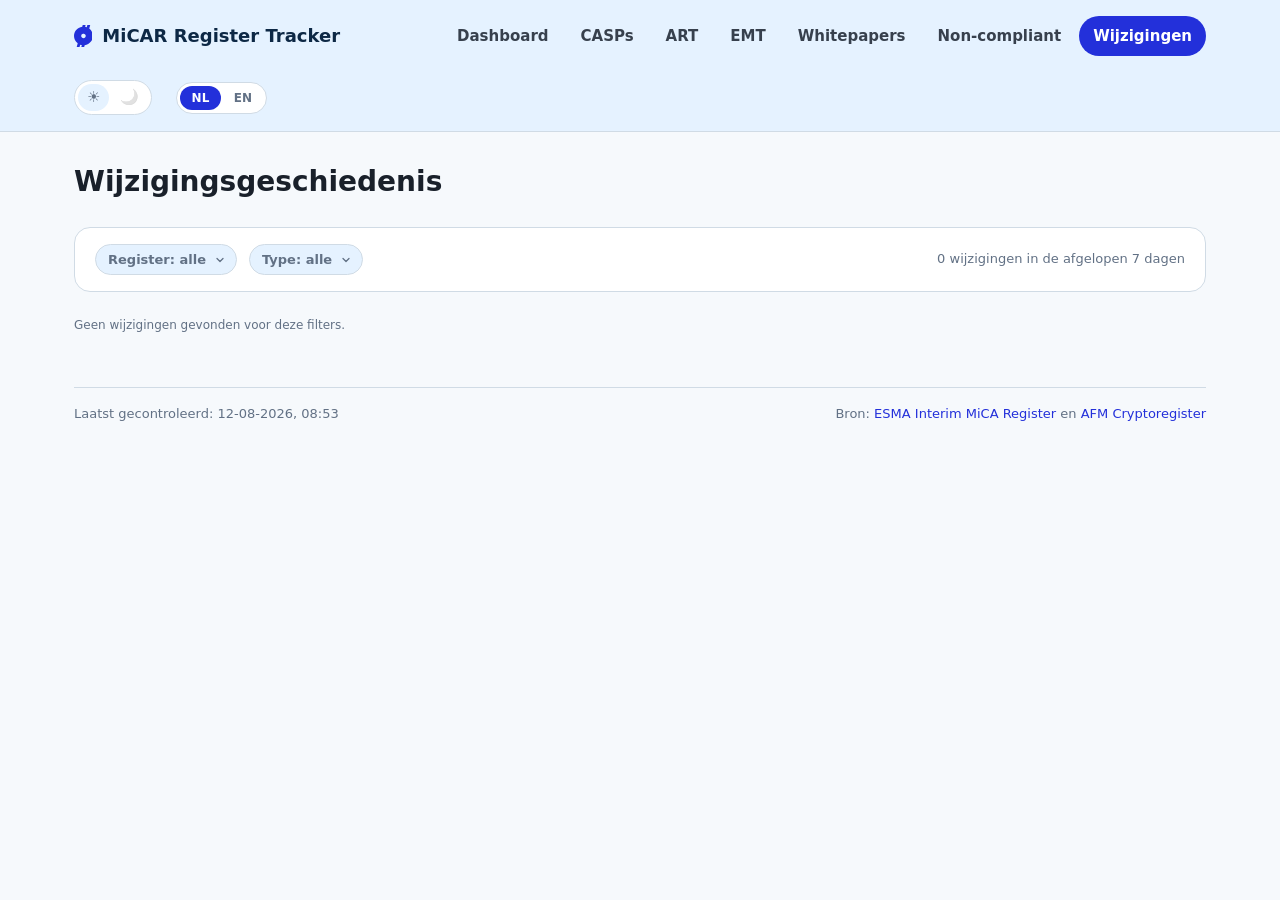
==== commit 57bf9a0f: "Add files via upload" ====
--- a/changelog.html
+++ b/changelog.html
@@ -7,20 +7,21 @@
 // Resolves and applies the light/dark theme before the stylesheet paints, so
 // the page never flashes the "wrong" theme while assets/js/app.js (which
 // re-derives the same value - see resolveTheme()/applyTheme() there, the
-// source of truth for this logic) is still loading. Defaults to the OS/
-// browser's prefers-color-scheme setting; esma-tracker-theme in localStorage
-// (set via the Systeem/Licht/Donker toggle in the topnav) overrides it.
+// source of truth for this logic) is still loading. Every fresh visit starts
+// from the OS/browser's prefers-color-scheme setting; esma-tracker-theme in
+// sessionStorage (set via the ☀️/🌙 toggle in the topnav) overrides it for
+// the rest of this browsing session only - not remembered across visits.
 (function () {
   try {
-    var stored = localStorage.getItem("esma-tracker-theme");
+    var stored = sessionStorage.getItem("esma-tracker-theme");
     var dark = stored === "dark" || (stored !== "light" && window.matchMedia && window.matchMedia("(prefers-color-scheme: dark)").matches);
     var theme = dark ? "dark" : "light";
     document.documentElement.setAttribute("data-theme", theme);
     document.documentElement.style.colorScheme = theme;
-  } catch (e) { /* localStorage/matchMedia unavailable - CSS default (light) applies */ }
+  } catch (e) { /* sessionStorage/matchMedia unavailable - CSS default (light) applies */ }
 })();
 </script>
-<title data-i18n="brand.title">Wijzigingen — ESMA MiCAR Register Tracker</title>
+<title data-i18n="brand.title">Wijzigingen — MiCAR Register Tracker</title>
 <link rel="icon" href="assets/favicon.svg" type="image/svg+xml">
 <link rel="icon" href="assets/favicon-32.png" sizes="32x32" type="image/png">
 <link rel="icon" href="assets/favicon.ico" sizes="any">
@@ -33,7 +34,7 @@
   <div class="topnav__inner">
     <span class="topnav__brand">
       <svg viewBox="0 0 40 48" xmlns="http://www.w3.org/2000/svg"><path d="M33.2853 7.85441L35.4567 0H29.1595L27.8568 4.8861C26.6987 4.46114 25.4683 4.1789 24.2399 3.9661L25.3237 0H19.0264L18.0131 3.82144C12.5852 4.52864 7.59069 7.28865 4.26255 11.6051C-2.68702 20.4503 -0.950287 33.1875 8.0977 39.9805L5.92629 47.8323H12.1538L13.4565 42.9501C14.6146 43.3744 15.8456 43.6573 17.0734 43.8701L15.987 47.8323H22.2112L23.2969 44.0115C28.7255 43.3063 33.7233 40.5469 37.0494 36.2304C44.07 27.3139 42.3326 14.648 33.2853 7.85441ZM20.6915 28.6589C19.718 28.659 18.7662 28.3769 17.9567 27.8482C17.1472 27.3195 16.5162 26.568 16.1435 25.6887C15.7709 24.8094 15.6733 23.8418 15.8632 22.9083C16.053 21.9748 16.5217 21.1173 17.2101 20.4443C17.8985 19.7712 18.7755 19.3128 19.7303 19.1271C20.6852 18.9414 21.6749 19.0366 22.5743 19.4008C23.4738 19.765 24.2425 20.3818 24.7834 21.1732C25.3243 21.9645 25.613 22.895 25.613 23.8467C25.613 26.536 23.4416 28.6589 20.6915 28.6589Z" fill="#2330da"></path></svg>
-      <span data-i18n="brand.title">ESMA MiCAR Register Tracker</span>
+      <span data-i18n="brand.title">MiCAR Register Tracker</span>
     </span>
     <div class="topnav__links">
       <a href="index.html" data-nav="dashboard" data-i18n="nav.dashboard">Dashboard</a>
--- a/assets/css/style.css
+++ b/assets/css/style.css
@@ -140,12 +140,13 @@
   border-radius: var(--radius-pill); padding: 3px; gap: 2px; flex: none;
 }
 .theme-toggle__btn {
-  font-family: inherit; font-size: .75rem; font-weight: 700; letter-spacing: .02em; cursor: pointer;
+  font-family: inherit; font-size: .9375rem; line-height: 1; cursor: pointer;
   border: none; background: none; color: var(--text-muted); border-radius: var(--radius-pill);
-  padding: 5px 11px; transition: background .15s ease, color .15s ease;
-}
-.theme-toggle__btn:hover { color: var(--text); }
-.theme-toggle__btn.is-active { background: var(--color-primary); color: #fff; }
+  padding: 6px 9px; transition: background .15s ease, color .15s ease, opacity .15s ease;
+  opacity: .55; filter: grayscale(1);
+}
+.theme-toggle__btn:hover { opacity: .85; }
+.theme-toggle__btn.is-active { background: var(--color-primary-lighter); opacity: 1; filter: none; }
 
 /* Page header */
 .page-header { margin-bottom: 28px; }
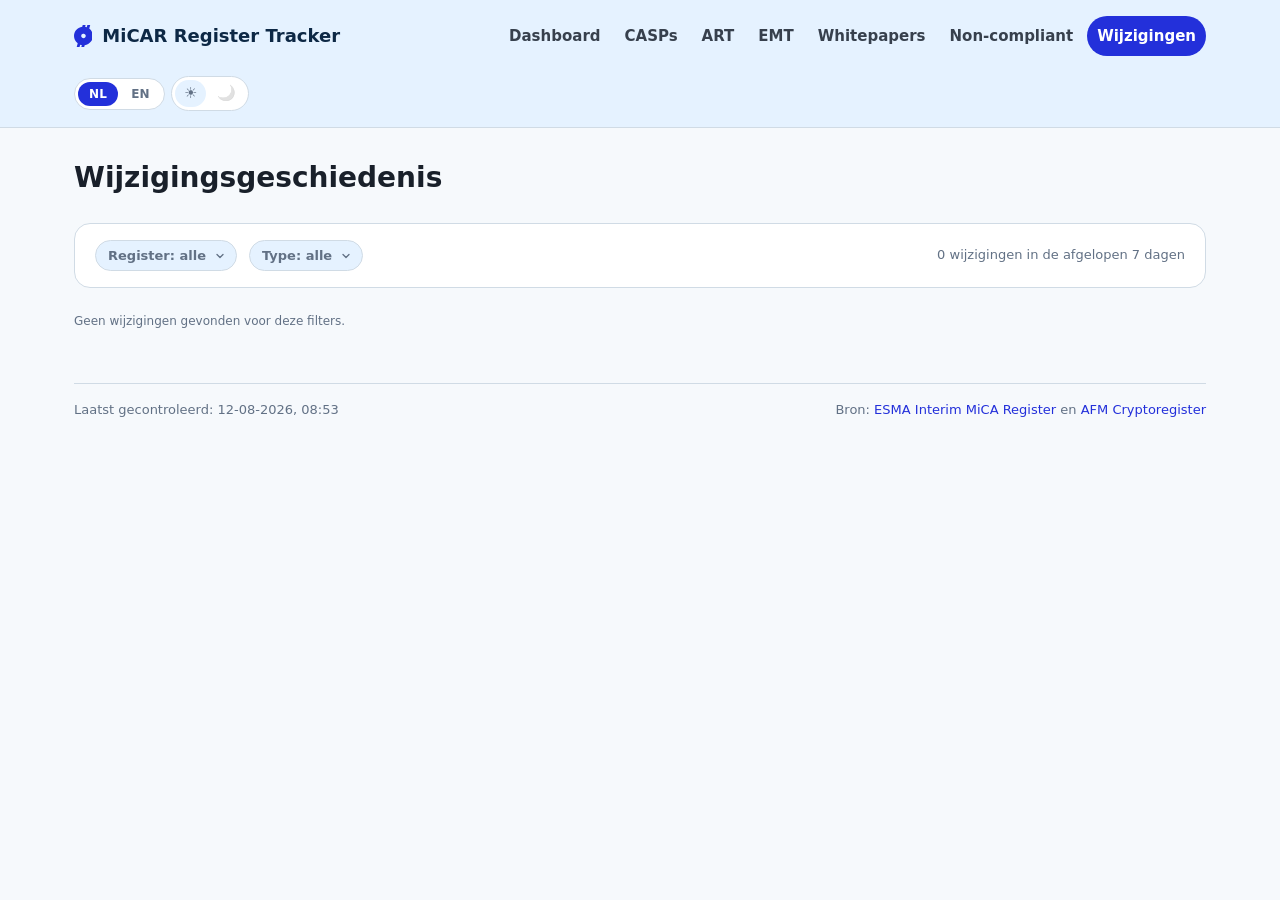
==== commit a8527aa4: "Add files via upload" ====
--- a/changelog.html
+++ b/changelog.html
@@ -45,8 +45,10 @@
       <a href="register.html?type=non_compliant" data-nav="non_compliant" data-i18n="nav.non_compliant">Non-compliant</a>
       <a href="changelog.html" data-nav="changelog" data-i18n="nav.changelog">Wijzigingen</a>
     </div>
-    <div id="theme-toggle-slot"></div>
-    <div id="lang-toggle-slot"></div>
+    <div class="header-controls">
+      <div id="lang-toggle-slot"></div>
+      <div id="theme-toggle-slot"></div>
+    </div>
   </div>
 </nav>
 
--- a/assets/css/style.css
+++ b/assets/css/style.css
@@ -106,17 +106,24 @@
 }
 .topnav__inner {
   max-width: 1180px; margin: 0 auto; padding: 16px 24px;
-  display: flex; align-items: center; gap: 24px; flex-wrap: wrap;
+  display: flex; align-items: center; gap: 20px; flex-wrap: wrap;
 }
 .topnav__brand { display: flex; align-items: center; gap: 10px; font-weight: 700; color: var(--color-space-blue); font-size: 1.125rem; }
 .topnav__brand svg { height: 22px; width: auto; }
 .topnav__links { display: flex; gap: 4px; flex-wrap: wrap; margin-left: auto; }
 .topnav__links a {
   color: var(--grey-600); font-weight: 600; font-size: .9375rem;
-  padding: 8px 14px; border-radius: var(--radius-pill); text-decoration: none;
+  padding: 8px 10px; border-radius: var(--radius-pill); text-decoration: none;
 }
 .topnav__links a:hover { background: var(--nav-hover-tint); }
 .topnav__links a.active { background: var(--color-primary); color: #fff; }
+
+/* Groups the NL/EN and ☀️/🌙 toggles so they always move together at the far
+   right of the nav, instead of being able to wrap apart independently (which
+   used to strand one of them alone on its own line). Side by side - language
+   toggle to the left of the theme toggle - whenever there's room; below
+   header-controls-stacked-breakpoint further down, they stack instead. */
+.header-controls { display: flex; align-items: center; gap: 6px; flex: none; }
 
 /* NL/EN language toggle, top right of the nav */
 .lang-toggle {
@@ -131,10 +138,10 @@
 .lang-toggle__btn:hover { color: var(--text); }
 .lang-toggle__btn.is-active { background: var(--color-primary); color: #fff; }
 
-/* Systeem/Licht/Donker theme toggle, same segmented-pill pattern as the NL/EN
-   lang-toggle above (and .page-size-toggle further down) - kept as its own
-   class rather than reusing .lang-toggle so the two independent toggles in
-   the topnav can be told apart/targeted separately if either needs to change. */
+/* ☀️/🌙 theme toggle, same segmented-pill pattern as the NL/EN lang-toggle
+   above (and .page-size-toggle further down) - kept as its own class rather
+   than reusing .lang-toggle so the two independent toggles in the topnav can
+   be told apart/targeted separately if either needs to change. */
 .theme-toggle {
   display: inline-flex; align-items: center; background: var(--surface); border: 1px solid var(--border);
   border-radius: var(--radius-pill); padding: 3px; gap: 2px; flex: none;
@@ -147,6 +154,16 @@
 }
 .theme-toggle__btn:hover { opacity: .85; }
 .theme-toggle__btn.is-active { background: var(--color-primary-lighter); opacity: 1; filter: none; }
+
+/* Below the nav's own max-width (1180px - see .topnav__inner), the language
+   and theme toggles no longer reliably fit on the same row as the nav links
+   without crowding/wrapping oddly - stack them instead, equal width, in the
+   same order (language above theme) rather than letting them wrap apart
+   unpredictably. */
+@media (max-width: 1180px) {
+  .header-controls { flex-direction: column; align-items: stretch; gap: 6px; width: 100%; max-width: 220px; }
+  .header-controls .lang-toggle, .header-controls .theme-toggle { display: flex; width: 100%; justify-content: center; }
+}
 
 /* Page header */
 .page-header { margin-bottom: 28px; }
